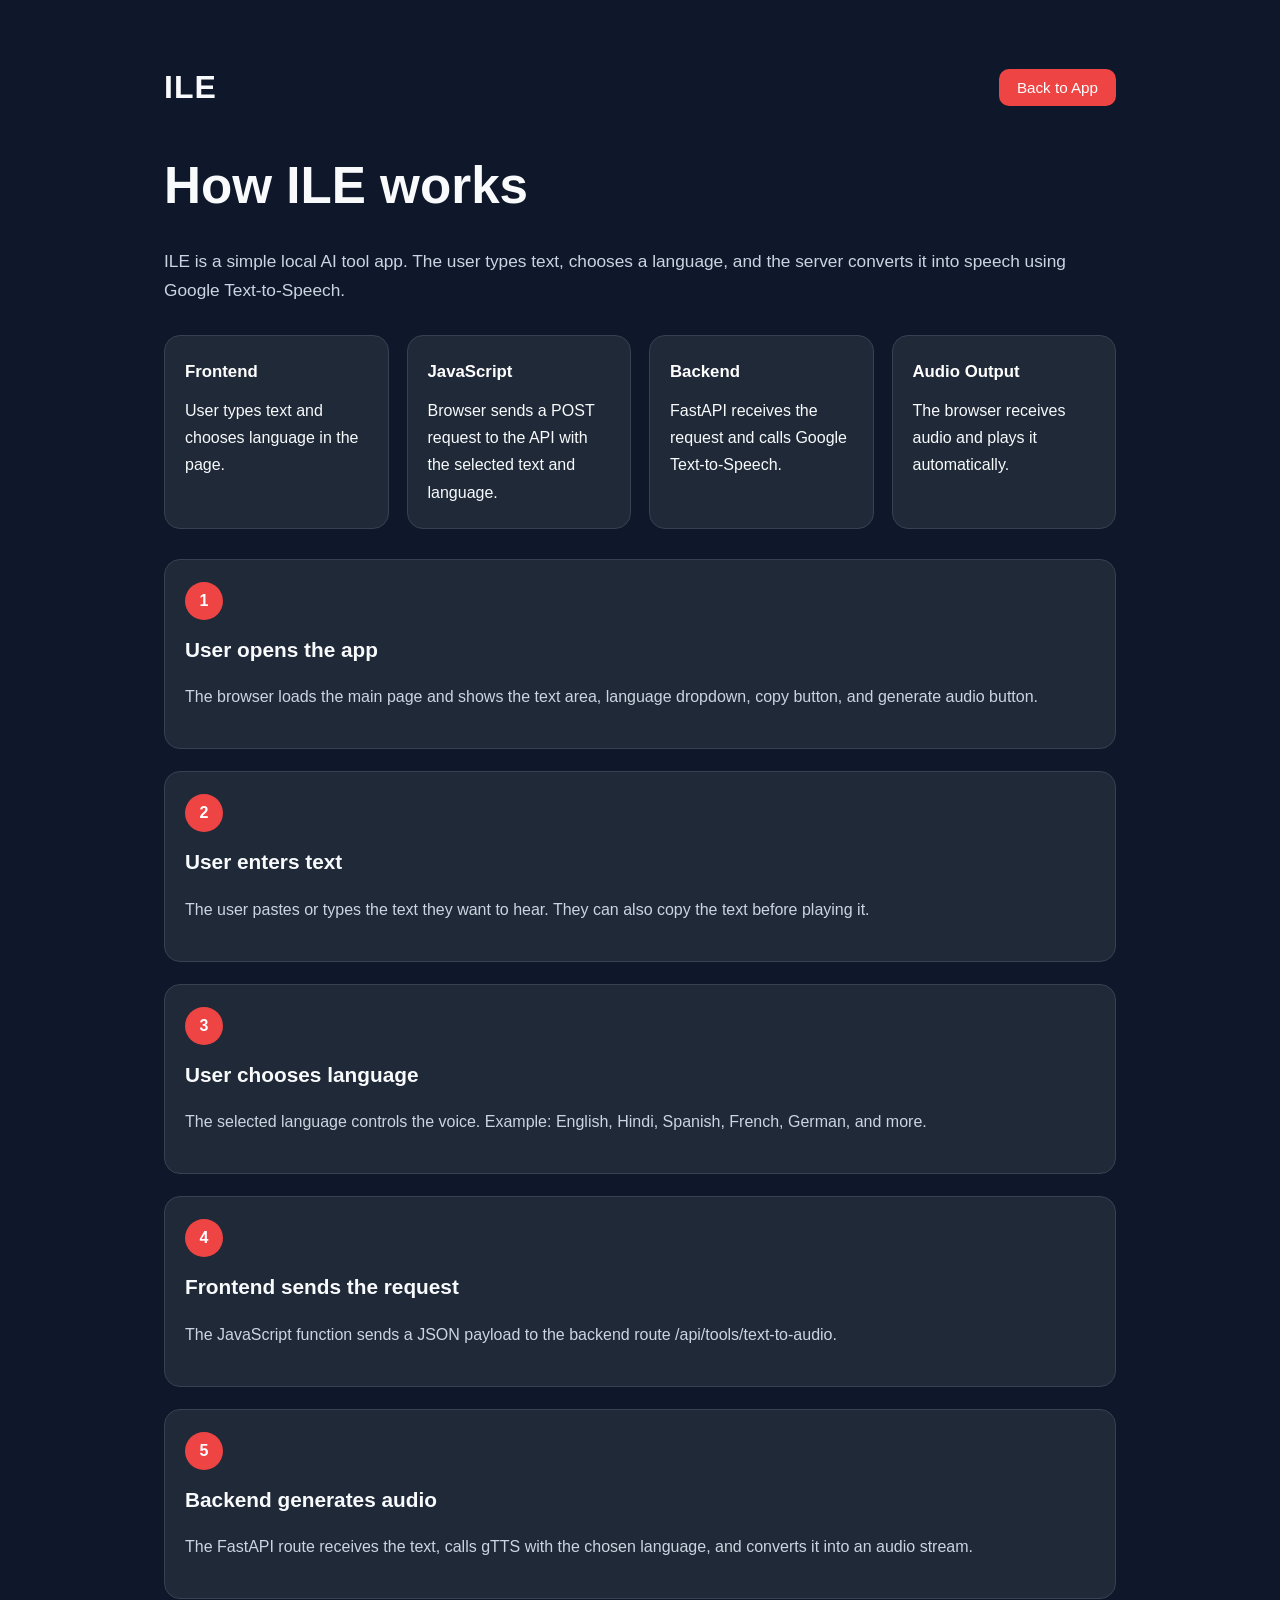
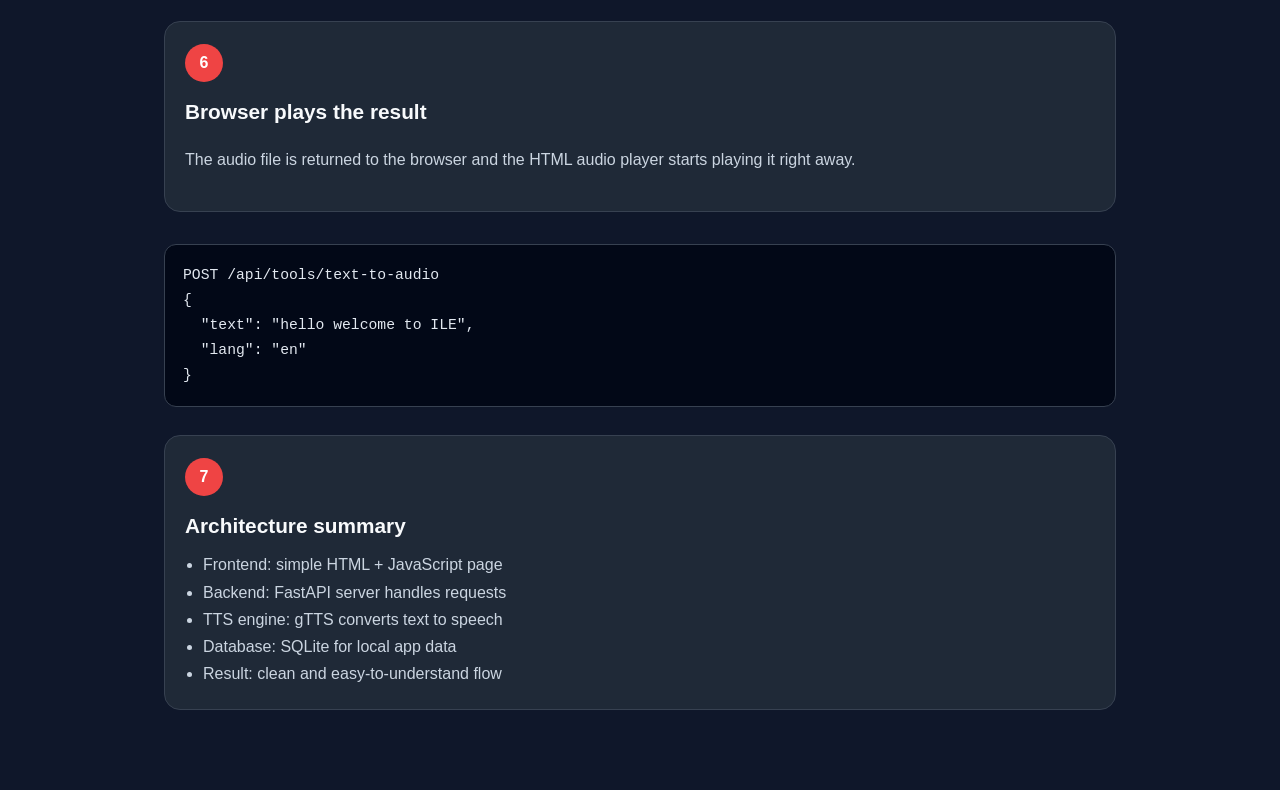
==== frontend/how-it-works.html @ e6150f68 "Clean project structure and simplify text-to-audio app" ====
<!DOCTYPE html>
<html lang="en">
<head>
  <meta charset="UTF-8" />
  <meta name="viewport" content="width=device-width, initial-scale=1.0" />
  <title>ILE - How It Works</title>
  <style>
    :root {
      --bg: #0f172a;
      --panel: #111827;
      --card: #1f2937;
      --text: #f8fafc;
      --muted: #cbd5e1;
      --accent: #ef4444;
      --line: #374151;
    }

    * { box-sizing: border-box; }

    body {
      margin: 0;
      font-family: Arial, sans-serif;
      background: var(--bg);
      color: var(--text);
      line-height: 1.7;
    }

    .container {
      max-width: 1000px;
      margin: 0 auto;
      padding: 60px 24px 80px;
    }

    .topbar {
      display: flex;
      justify-content: space-between;
      align-items: center;
      margin-bottom: 28px;
    }

    .brand {
      font-size: 2rem;
      font-weight: bold;
      letter-spacing: 1px;
    }

    .nav-btn {
      background: var(--accent);
      color: white;
      border: none;
      border-radius: 10px;
      padding: 10px 18px;
      cursor: pointer;
      font-size: 0.95rem;
    }

    h1 {
      font-size: clamp(2rem, 4vw, 3.5rem);
      margin: 0 0 16px;
    }

    .lead {
      color: var(--muted);
      font-size: 1.08rem;
      margin-bottom: 30px;
    }

    .steps {
      display: grid;
      gap: 22px;
      margin-top: 30px;
    }

    .flow-row {
      display: grid;
      grid-template-columns: repeat(auto-fit, minmax(200px, 1fr));
      gap: 18px;
      margin: 28px 0;
    }

    .flow-box {
      background: var(--card);
      border: 1px solid var(--line);
      border-radius: 16px;
      padding: 22px 20px;
      min-height: 170px;
    }

    .flow-box strong {
      display: block;
      margin-bottom: 10px;
      color: #fff;
      font-size: 1.05rem;
    }

    .step {
      background: var(--card);
      border: 1px solid var(--line);
      border-radius: 16px;
      padding: 22px 20px;
    }

    .step-number {
      display: inline-block;
      width: 38px;
      height: 38px;
      line-height: 38px;
      text-align: center;
      background: var(--accent);
      color: white;
      border-radius: 50%;
      font-weight: bold;
      margin-bottom: 12px;
    }

    h2 {
      margin: 0 0 8px;
      font-size: 1.3rem;
    }

    p, li {
      color: var(--muted);
    }

    ul {
      margin: 8px 0 0 18px;
      padding: 0;
    }

    .code-box {
      margin-top: 32px;
      background: #020817;
      border: 1px solid var(--line);
      border-radius: 12px;
      padding: 18px;
      overflow-x: auto;
    }

    pre {
      margin: 0;
      color: #e2e8f0;
      font-size: 0.92rem;
    }
  </style>
</head>
<body>
  <div class="container">
    <div class="topbar">
      <div class="brand">ILE</div>
      <button class="nav-btn" onclick="window.location.href='/'">Back to App</button>
    </div>

    <h1>How ILE works</h1>
    <p class="lead">
      ILE is a simple local AI tool app. The user types text, chooses a language, and the server converts it into speech using Google Text-to-Speech.
    </p>

    <div class="flow-row">
      <div class="flow-box">
        <strong>Frontend</strong>
        User types text and chooses language in the page.
      </div>
      <div class="flow-box">
        <strong>JavaScript</strong>
        Browser sends a POST request to the API with the selected text and language.
      </div>
      <div class="flow-box">
        <strong>Backend</strong>
        FastAPI receives the request and calls Google Text-to-Speech.
      </div>
      <div class="flow-box">
        <strong>Audio Output</strong>
        The browser receives audio and plays it automatically.
      </div>
    </div>

    <div class="steps">
      <div class="step">
        <div class="step-number">1</div>
        <h2>User opens the app</h2>
        <p>The browser loads the main page and shows the text area, language dropdown, copy button, and generate audio button.</p>
      </div>

      <div class="step">
        <div class="step-number">2</div>
        <h2>User enters text</h2>
        <p>The user pastes or types the text they want to hear. They can also copy the text before playing it.</p>
      </div>

      <div class="step">
        <div class="step-number">3</div>
        <h2>User chooses language</h2>
        <p>The selected language controls the voice. Example: English, Hindi, Spanish, French, German, and more.</p>
      </div>

      <div class="step">
        <div class="step-number">4</div>
        <h2>Frontend sends the request</h2>
        <p>The JavaScript function sends a JSON payload to the backend route /api/tools/text-to-audio.</p>
      </div>

      <div class="step">
        <div class="step-number">5</div>
        <h2>Backend generates audio</h2>
        <p>The FastAPI route receives the text, calls gTTS with the chosen language, and converts it into an audio stream.</p>
      </div>

      <div class="step">
        <div class="step-number">6</div>
        <h2>Browser plays the result</h2>
        <p>The audio file is returned to the browser and the HTML audio player starts playing it right away.</p>
      </div>
    </div>

    <div class="code-box">
      <pre>POST /api/tools/text-to-audio
{
  "text": "hello welcome to ILE",
  "lang": "en"
}</pre>
    </div>

    <div class="step" style="margin-top: 28px;">
      <div class="step-number">7</div>
      <h2>Architecture summary</h2>
      <ul>
        <li>Frontend: simple HTML + JavaScript page</li>
        <li>Backend: FastAPI server handles requests</li>
        <li>TTS engine: gTTS converts text to speech</li>
        <li>Database: SQLite for local app data</li>
        <li>Result: clean and easy-to-understand flow</li>
      </ul>
    </div>
  </div>
</body>
</html>
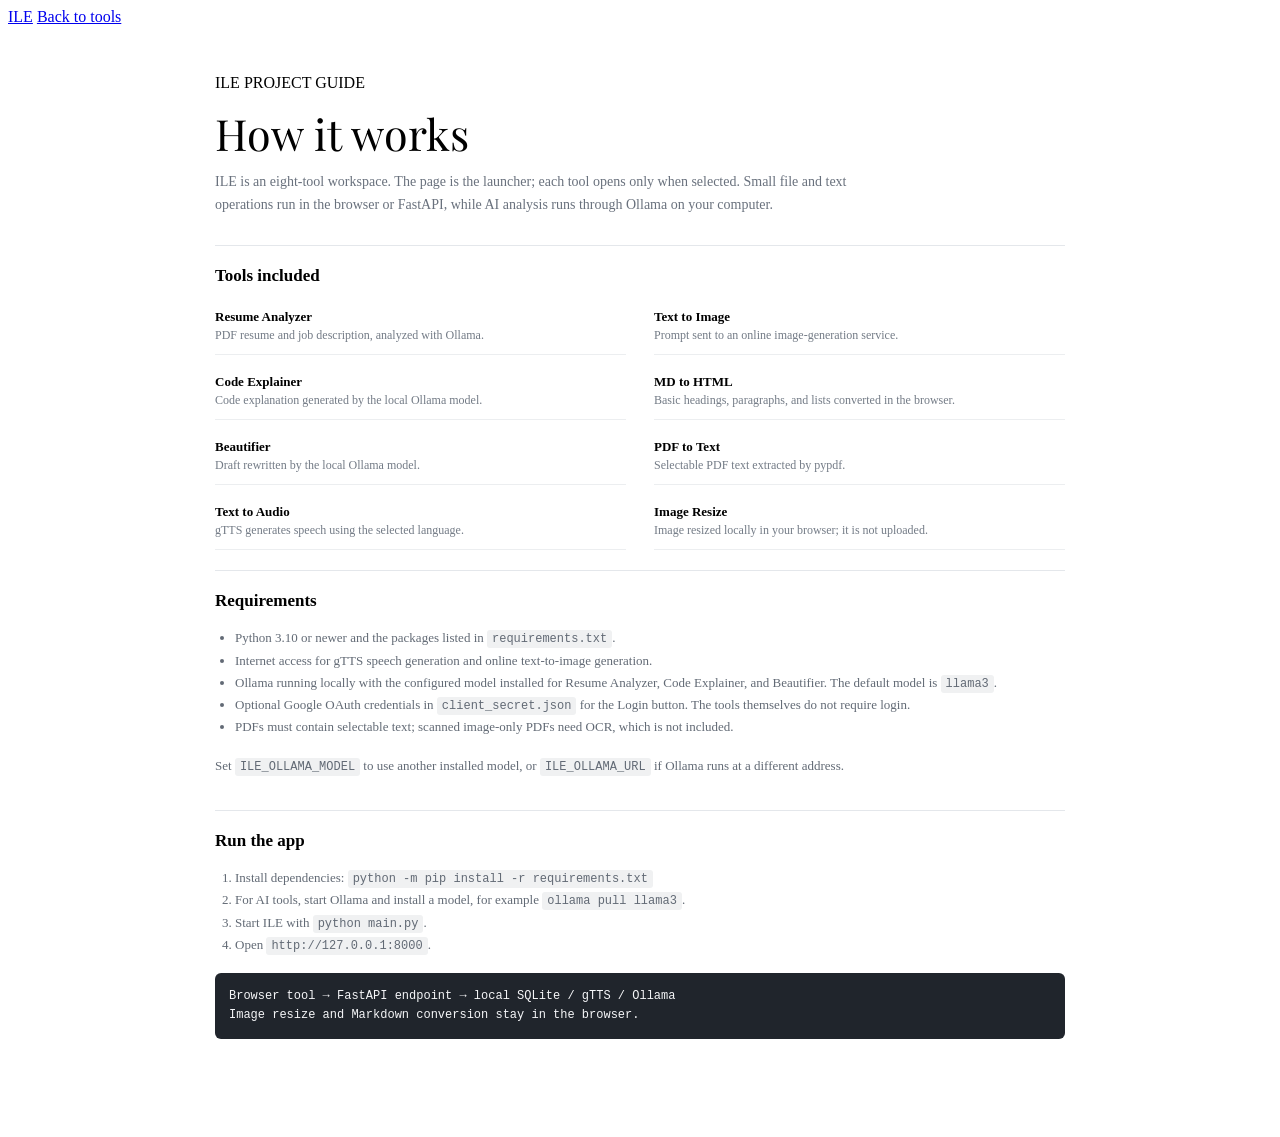
==== commit 3e63c667: "Restore multi-tool dashboard and enable features" ====
--- a/frontend/how-it-works.html
+++ b/frontend/how-it-works.html
@@ -3,234 +3,75 @@
 <head>
   <meta charset="UTF-8" />
   <meta name="viewport" content="width=device-width, initial-scale=1.0" />
-  <title>ILE - How It Works</title>
+  <title>ILE | How it works and requirements</title>
+  <link rel="preconnect" href="https://fonts.googleapis.com" />
+  <link rel="preconnect" href="https://fonts.gstatic.com" crossorigin />
+  <link href="https://fonts.googleapis.com/css2?family=DM+Sans:wght@400;500;600;700&family=Playfair+Display:wght@400;500&display=swap" rel="stylesheet" />
+  <link rel="stylesheet" href="/css/style.css" />
   <style>
-    :root {
-      --bg: #0f172a;
-      --panel: #111827;
-      --card: #1f2937;
-      --text: #f8fafc;
-      --muted: #cbd5e1;
-      --accent: #ef4444;
-      --line: #374151;
-    }
-
-    * { box-sizing: border-box; }
-
-    body {
-      margin: 0;
-      font-family: Arial, sans-serif;
-      background: var(--bg);
-      color: var(--text);
-      line-height: 1.7;
-    }
-
-    .container {
-      max-width: 1000px;
-      margin: 0 auto;
-      padding: 60px 24px 80px;
-    }
-
-    .topbar {
-      display: flex;
-      justify-content: space-between;
-      align-items: center;
-      margin-bottom: 28px;
-    }
-
-    .brand {
-      font-size: 2rem;
-      font-weight: bold;
-      letter-spacing: 1px;
-    }
-
-    .nav-btn {
-      background: var(--accent);
-      color: white;
-      border: none;
-      border-radius: 10px;
-      padding: 10px 18px;
-      cursor: pointer;
-      font-size: 0.95rem;
-    }
-
-    h1 {
-      font-size: clamp(2rem, 4vw, 3.5rem);
-      margin: 0 0 16px;
-    }
-
-    .lead {
-      color: var(--muted);
-      font-size: 1.08rem;
-      margin-bottom: 30px;
-    }
-
-    .steps {
-      display: grid;
-      gap: 22px;
-      margin-top: 30px;
-    }
-
-    .flow-row {
-      display: grid;
-      grid-template-columns: repeat(auto-fit, minmax(200px, 1fr));
-      gap: 18px;
-      margin: 28px 0;
-    }
-
-    .flow-box {
-      background: var(--card);
-      border: 1px solid var(--line);
-      border-radius: 16px;
-      padding: 22px 20px;
-      min-height: 170px;
-    }
-
-    .flow-box strong {
-      display: block;
-      margin-bottom: 10px;
-      color: #fff;
-      font-size: 1.05rem;
-    }
-
-    .step {
-      background: var(--card);
-      border: 1px solid var(--line);
-      border-radius: 16px;
-      padding: 22px 20px;
-    }
-
-    .step-number {
-      display: inline-block;
-      width: 38px;
-      height: 38px;
-      line-height: 38px;
-      text-align: center;
-      background: var(--accent);
-      color: white;
-      border-radius: 50%;
-      font-weight: bold;
-      margin-bottom: 12px;
-    }
-
-    h2 {
-      margin: 0 0 8px;
-      font-size: 1.3rem;
-    }
-
-    p, li {
-      color: var(--muted);
-    }
-
-    ul {
-      margin: 8px 0 0 18px;
-      padding: 0;
-    }
-
-    .code-box {
-      margin-top: 32px;
-      background: #020817;
-      border: 1px solid var(--line);
-      border-radius: 12px;
-      padding: 18px;
-      overflow-x: auto;
-    }
-
-    pre {
-      margin: 0;
-      color: #e2e8f0;
-      font-size: 0.92rem;
-    }
+    .guide { width: min(100% - 36px, 850px); margin: 0 auto; padding: 32px 0 60px; }
+    .guide h1 { margin: 0 0 10px; font: 400 clamp(30px, 5vw, 43px)/1.2 'Playfair Display', Georgia, serif; }
+    .guide-intro { max-width: 650px; margin: 0 0 28px; color: #69717d; font-size: 14px; line-height: 1.7; }
+    .guide-section { padding: 20px 0; border-top: 1px solid #e4e7eb; }
+    .guide-section h2 { margin: 0 0 12px; font-size: 17px; }
+    .guide-section p, .guide-section li { color: #626a75; font-size: 13px; line-height: 1.7; }
+    .guide-section ul, .guide-section ol { padding-left: 20px; }
+    .requirements { display: grid; grid-template-columns: repeat(2, minmax(0, 1fr)); gap: 8px 28px; }
+    .requirement { padding: 11px 0; border-bottom: 1px solid #eceef0; }
+    .requirement strong { display: block; font-size: 13px; }
+    .requirement span { color: #737b86; font-size: 12px; }
+    .guide code { padding: 2px 5px; border-radius: 3px; background: #f0f1f2; font-size: 12px; }
+    .guide pre { overflow-x: auto; padding: 14px; border-radius: 6px; background: #20252c; color: #f5f6f8; font-size: 12px; line-height: 1.6; }
+    @media (max-width: 560px) { .requirements { grid-template-columns: 1fr; } }
   </style>
 </head>
 <body>
-  <div class="container">
-    <div class="topbar">
-      <div class="brand">ILE</div>
-      <button class="nav-btn" onclick="window.location.href='/'">Back to App</button>
-    </div>
+  <header class="site-header">
+    <a class="brand" href="/">ILE</a>
+    <a class="login-link" href="/">Back to tools</a>
+  </header>
+  <main class="guide">
+    <p class="eyebrow">ILE PROJECT GUIDE</p>
+    <h1>How it works</h1>
+    <p class="guide-intro">ILE is an eight-tool workspace. The page is the launcher; each tool opens only when selected. Small file and text operations run in the browser or FastAPI, while AI analysis runs through Ollama on your computer.</p>
 
-    <h1>How ILE works</h1>
-    <p class="lead">
-      ILE is a simple local AI tool app. The user types text, chooses a language, and the server converts it into speech using Google Text-to-Speech.
-    </p>
+    <section class="guide-section">
+      <h2>Tools included</h2>
+      <div class="requirements">
+        <div class="requirement"><strong>Resume Analyzer</strong><span>PDF resume and job description, analyzed with Ollama.</span></div>
+        <div class="requirement"><strong>Text to Image</strong><span>Prompt sent to an online image-generation service.</span></div>
+        <div class="requirement"><strong>Code Explainer</strong><span>Code explanation generated by the local Ollama model.</span></div>
+        <div class="requirement"><strong>MD to HTML</strong><span>Basic headings, paragraphs, and lists converted in the browser.</span></div>
+        <div class="requirement"><strong>Beautifier</strong><span>Draft rewritten by the local Ollama model.</span></div>
+        <div class="requirement"><strong>PDF to Text</strong><span>Selectable PDF text extracted by pypdf.</span></div>
+        <div class="requirement"><strong>Text to Audio</strong><span>gTTS generates speech using the selected language.</span></div>
+        <div class="requirement"><strong>Image Resize</strong><span>Image resized locally in your browser; it is not uploaded.</span></div>
+      </div>
+    </section>
 
-    <div class="flow-row">
-      <div class="flow-box">
-        <strong>Frontend</strong>
-        User types text and chooses language in the page.
-      </div>
-      <div class="flow-box">
-        <strong>JavaScript</strong>
-        Browser sends a POST request to the API with the selected text and language.
-      </div>
-      <div class="flow-box">
-        <strong>Backend</strong>
-        FastAPI receives the request and calls Google Text-to-Speech.
-      </div>
-      <div class="flow-box">
-        <strong>Audio Output</strong>
-        The browser receives audio and plays it automatically.
-      </div>
-    </div>
+    <section class="guide-section">
+      <h2>Requirements</h2>
+      <ul>
+        <li>Python 3.10 or newer and the packages listed in <code>requirements.txt</code>.</li>
+        <li>Internet access for gTTS speech generation and online text-to-image generation.</li>
+        <li>Ollama running locally with the configured model installed for Resume Analyzer, Code Explainer, and Beautifier. The default model is <code>llama3</code>.</li>
+        <li>Optional Google OAuth credentials in <code>client_secret.json</code> for the Login button. The tools themselves do not require login.</li>
+        <li>PDFs must contain selectable text; scanned image-only PDFs need OCR, which is not included.</li>
+      </ul>
+      <p>Set <code>ILE_OLLAMA_MODEL</code> to use another installed model, or <code>ILE_OLLAMA_URL</code> if Ollama runs at a different address.</p>
+    </section>
 
-    <div class="steps">
-      <div class="step">
-        <div class="step-number">1</div>
-        <h2>User opens the app</h2>
-        <p>The browser loads the main page and shows the text area, language dropdown, copy button, and generate audio button.</p>
-      </div>
-
-      <div class="step">
-        <div class="step-number">2</div>
-        <h2>User enters text</h2>
-        <p>The user pastes or types the text they want to hear. They can also copy the text before playing it.</p>
-      </div>
-
-      <div class="step">
-        <div class="step-number">3</div>
-        <h2>User chooses language</h2>
-        <p>The selected language controls the voice. Example: English, Hindi, Spanish, French, German, and more.</p>
-      </div>
-
-      <div class="step">
-        <div class="step-number">4</div>
-        <h2>Frontend sends the request</h2>
-        <p>The JavaScript function sends a JSON payload to the backend route /api/tools/text-to-audio.</p>
-      </div>
-
-      <div class="step">
-        <div class="step-number">5</div>
-        <h2>Backend generates audio</h2>
-        <p>The FastAPI route receives the text, calls gTTS with the chosen language, and converts it into an audio stream.</p>
-      </div>
-
-      <div class="step">
-        <div class="step-number">6</div>
-        <h2>Browser plays the result</h2>
-        <p>The audio file is returned to the browser and the HTML audio player starts playing it right away.</p>
-      </div>
-    </div>
-
-    <div class="code-box">
-      <pre>POST /api/tools/text-to-audio
-{
-  "text": "hello welcome to ILE",
-  "lang": "en"
-}</pre>
-    </div>
-
-    <div class="step" style="margin-top: 28px;">
-      <div class="step-number">7</div>
-      <h2>Architecture summary</h2>
-      <ul>
-        <li>Frontend: simple HTML + JavaScript page</li>
-        <li>Backend: FastAPI server handles requests</li>
-        <li>TTS engine: gTTS converts text to speech</li>
-        <li>Database: SQLite for local app data</li>
-        <li>Result: clean and easy-to-understand flow</li>
-      </ul>
-    </div>
-  </div>
+    <section class="guide-section">
+      <h2>Run the app</h2>
+      <ol>
+        <li>Install dependencies: <code>python -m pip install -r requirements.txt</code></li>
+        <li>For AI tools, start Ollama and install a model, for example <code>ollama pull llama3</code>.</li>
+        <li>Start ILE with <code>python main.py</code>.</li>
+        <li>Open <code>http://127.0.0.1:8000</code>.</li>
+      </ol>
+      <pre>Browser tool → FastAPI endpoint → local SQLite / gTTS / Ollama
+Image resize and Markdown conversion stay in the browser.</pre>
+    </section>
+  </main>
 </body>
 </html>
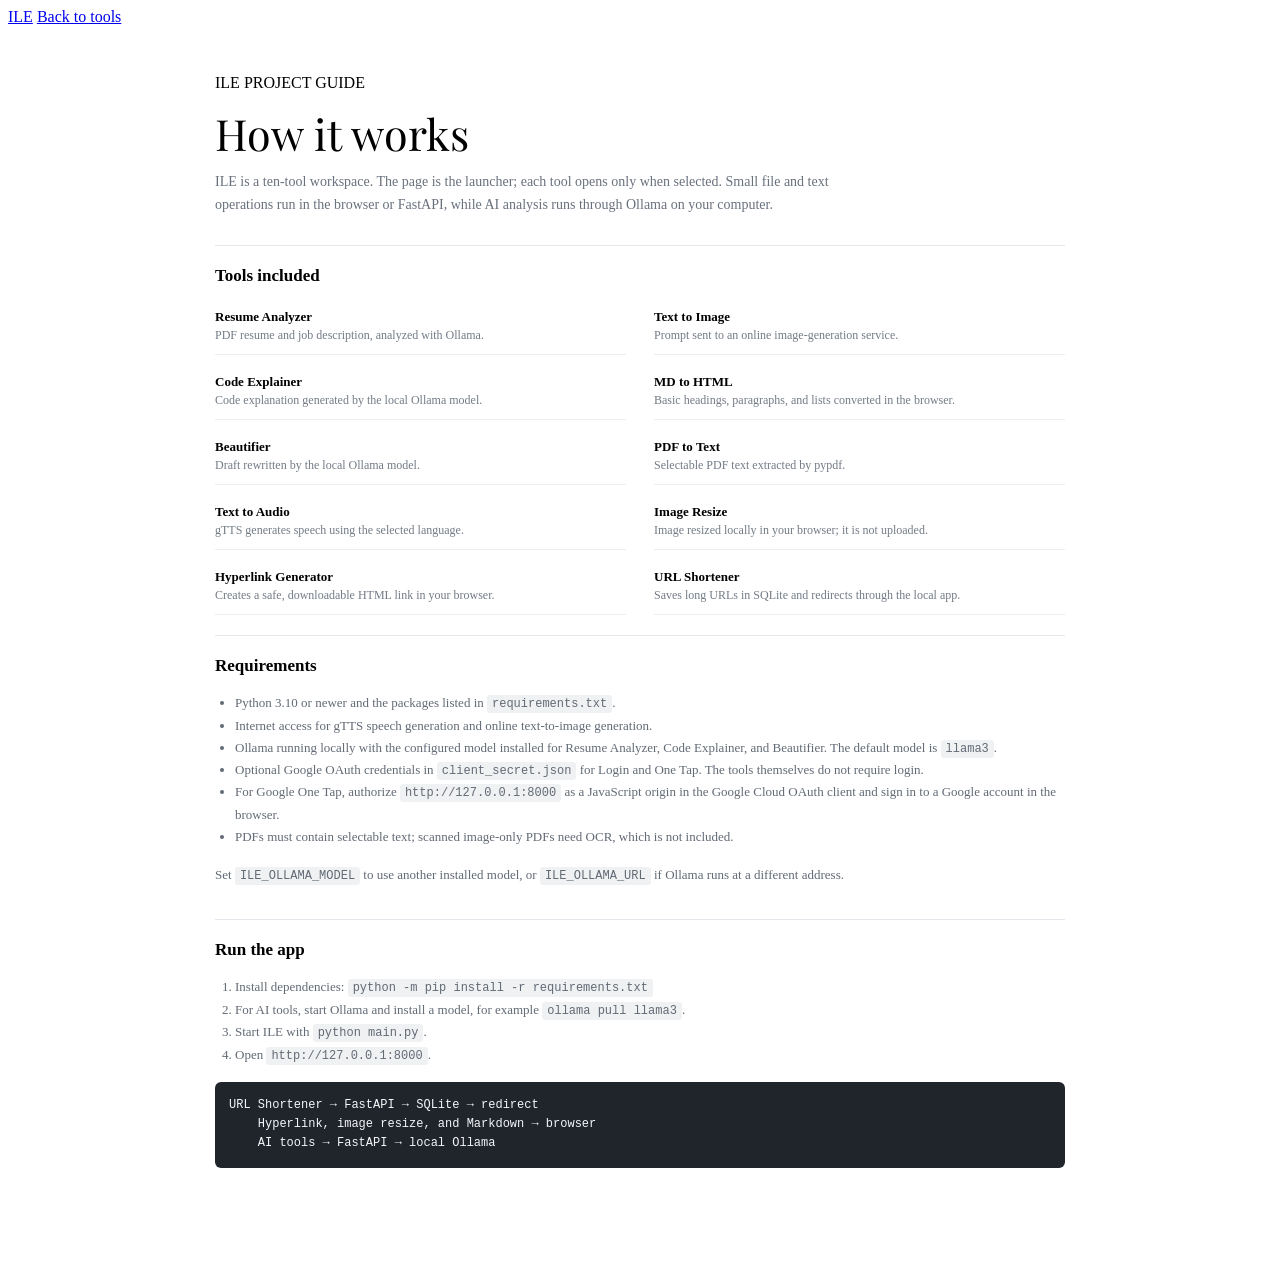
==== commit 3379d5f6: "Add hyperlink and URL shortener tools" ====
--- a/frontend/how-it-works.html
+++ b/frontend/how-it-works.html
@@ -33,7 +33,7 @@
   <main class="guide">
     <p class="eyebrow">ILE PROJECT GUIDE</p>
     <h1>How it works</h1>
-    <p class="guide-intro">ILE is an eight-tool workspace. The page is the launcher; each tool opens only when selected. Small file and text operations run in the browser or FastAPI, while AI analysis runs through Ollama on your computer.</p>
+    <p class="guide-intro">ILE is a ten-tool workspace. The page is the launcher; each tool opens only when selected. Small file and text operations run in the browser or FastAPI, while AI analysis runs through Ollama on your computer.</p>
 
     <section class="guide-section">
       <h2>Tools included</h2>
@@ -46,6 +46,8 @@
         <div class="requirement"><strong>PDF to Text</strong><span>Selectable PDF text extracted by pypdf.</span></div>
         <div class="requirement"><strong>Text to Audio</strong><span>gTTS generates speech using the selected language.</span></div>
         <div class="requirement"><strong>Image Resize</strong><span>Image resized locally in your browser; it is not uploaded.</span></div>
+        <div class="requirement"><strong>Hyperlink Generator</strong><span>Creates a safe, downloadable HTML link in your browser.</span></div>
+        <div class="requirement"><strong>URL Shortener</strong><span>Saves long URLs in SQLite and redirects through the local app.</span></div>
       </div>
     </section>
 
@@ -55,7 +57,8 @@
         <li>Python 3.10 or newer and the packages listed in <code>requirements.txt</code>.</li>
         <li>Internet access for gTTS speech generation and online text-to-image generation.</li>
         <li>Ollama running locally with the configured model installed for Resume Analyzer, Code Explainer, and Beautifier. The default model is <code>llama3</code>.</li>
-        <li>Optional Google OAuth credentials in <code>client_secret.json</code> for the Login button. The tools themselves do not require login.</li>
+        <li>Optional Google OAuth credentials in <code>client_secret.json</code> for Login and One Tap. The tools themselves do not require login.</li>
+        <li>For Google One Tap, authorize <code>http://127.0.0.1:8000</code> as a JavaScript origin in the Google Cloud OAuth client and sign in to a Google account in the browser.</li>
         <li>PDFs must contain selectable text; scanned image-only PDFs need OCR, which is not included.</li>
       </ul>
       <p>Set <code>ILE_OLLAMA_MODEL</code> to use another installed model, or <code>ILE_OLLAMA_URL</code> if Ollama runs at a different address.</p>
@@ -69,8 +72,9 @@
         <li>Start ILE with <code>python main.py</code>.</li>
         <li>Open <code>http://127.0.0.1:8000</code>.</li>
       </ol>
-      <pre>Browser tool → FastAPI endpoint → local SQLite / gTTS / Ollama
-Image resize and Markdown conversion stay in the browser.</pre>
+      <pre>URL Shortener → FastAPI → SQLite → redirect
+    Hyperlink, image resize, and Markdown → browser
+    AI tools → FastAPI → local Ollama</pre>
     </section>
   </main>
 </body>
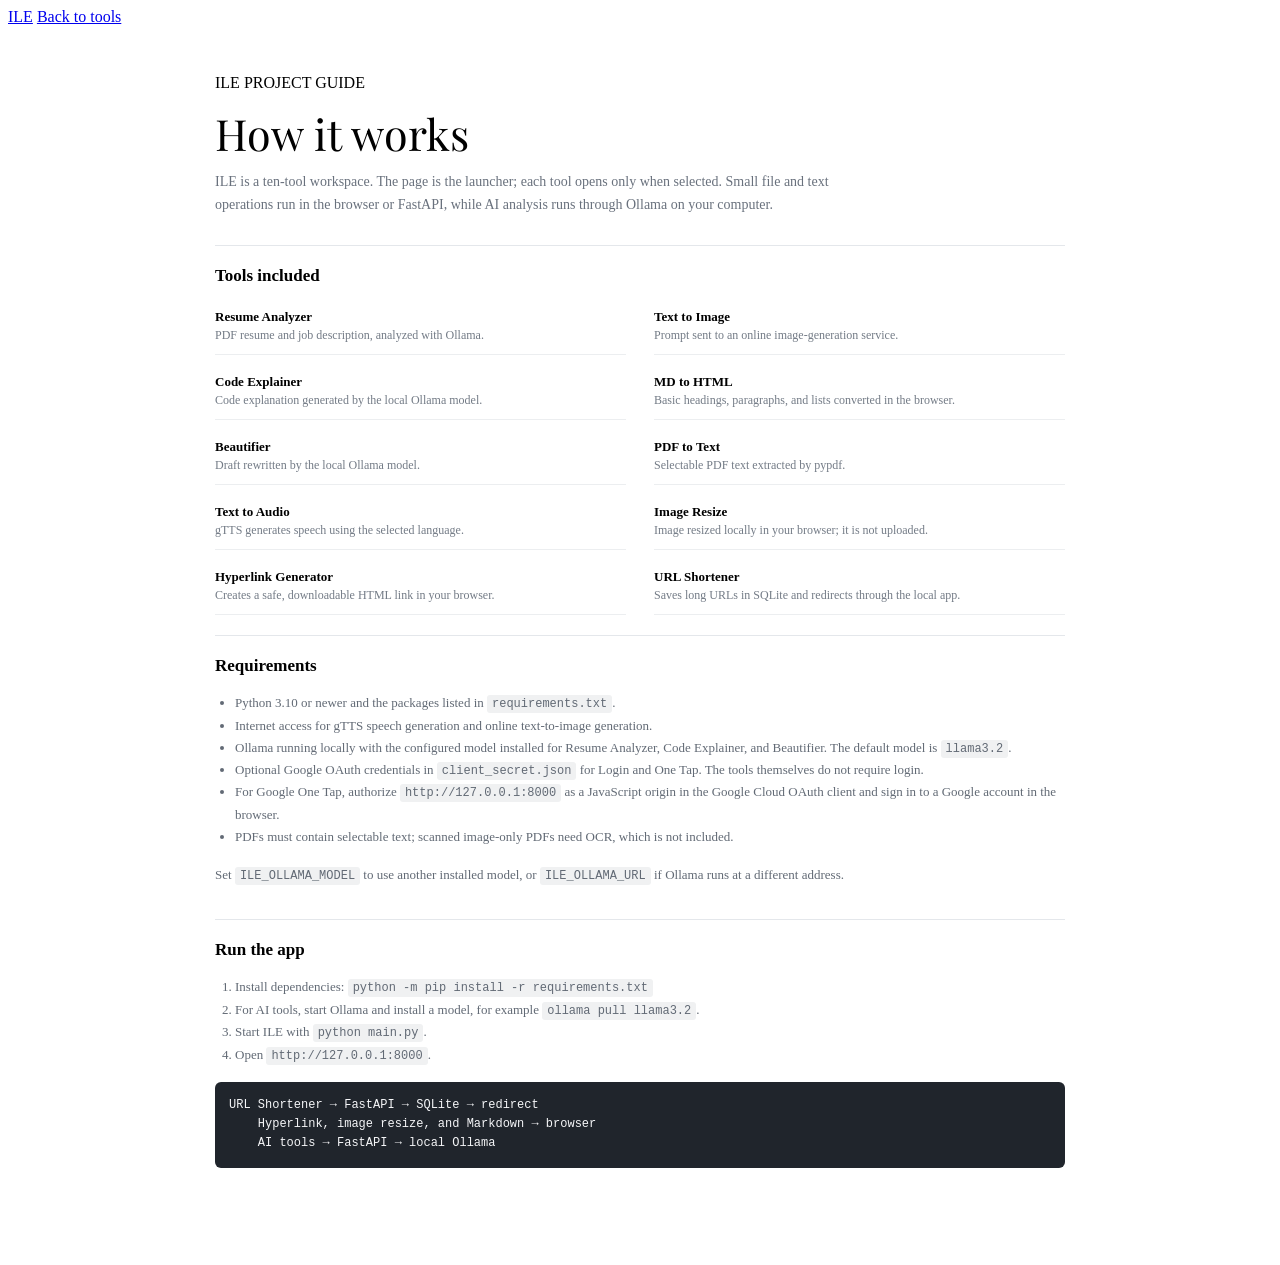
==== commit e21e6a5d: "Refactor to clean FastAPI modular structure" ====
--- a/frontend/how-it-works.html
+++ b/frontend/how-it-works.html
@@ -56,7 +56,7 @@
       <ul>
         <li>Python 3.10 or newer and the packages listed in <code>requirements.txt</code>.</li>
         <li>Internet access for gTTS speech generation and online text-to-image generation.</li>
-        <li>Ollama running locally with the configured model installed for Resume Analyzer, Code Explainer, and Beautifier. The default model is <code>llama3</code>.</li>
+        <li>Ollama running locally with the configured model installed for Resume Analyzer, Code Explainer, and Beautifier. The default model is <code>llama3.2</code>.</li>
         <li>Optional Google OAuth credentials in <code>client_secret.json</code> for Login and One Tap. The tools themselves do not require login.</li>
         <li>For Google One Tap, authorize <code>http://127.0.0.1:8000</code> as a JavaScript origin in the Google Cloud OAuth client and sign in to a Google account in the browser.</li>
         <li>PDFs must contain selectable text; scanned image-only PDFs need OCR, which is not included.</li>
@@ -68,7 +68,7 @@
       <h2>Run the app</h2>
       <ol>
         <li>Install dependencies: <code>python -m pip install -r requirements.txt</code></li>
-        <li>For AI tools, start Ollama and install a model, for example <code>ollama pull llama3</code>.</li>
+        <li>For AI tools, start Ollama and install a model, for example <code>ollama pull llama3.2</code>.</li>
         <li>Start ILE with <code>python main.py</code>.</li>
         <li>Open <code>http://127.0.0.1:8000</code>.</li>
       </ol>
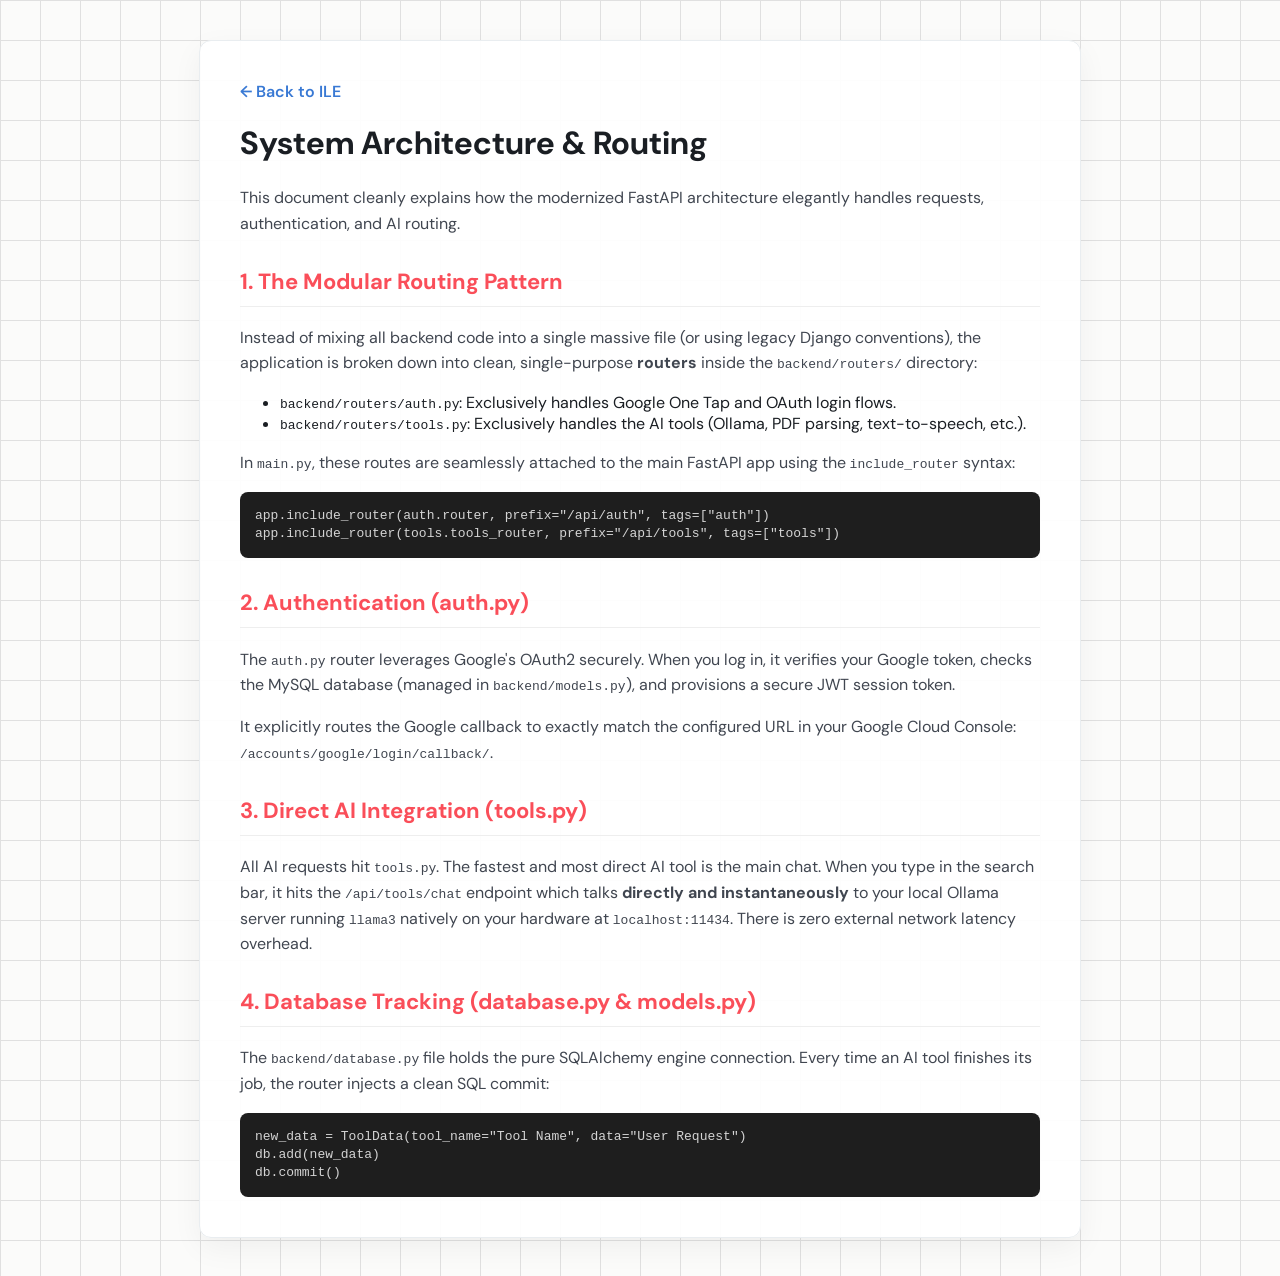
==== commit b849ea8b: "Enhance UI visibility and add how-it-works page" ====
--- a/frontend/how-it-works.html
+++ b/frontend/how-it-works.html
@@ -1,81 +1,85 @@
 <!DOCTYPE html>
 <html lang="en">
 <head>
-  <meta charset="UTF-8" />
-  <meta name="viewport" content="width=device-width, initial-scale=1.0" />
-  <title>ILE | How it works and requirements</title>
-  <link rel="preconnect" href="https://fonts.googleapis.com" />
-  <link rel="preconnect" href="https://fonts.gstatic.com" crossorigin />
-  <link href="https://fonts.googleapis.com/css2?family=DM+Sans:wght@400;500;600;700&family=Playfair+Display:wght@400;500&display=swap" rel="stylesheet" />
-  <link rel="stylesheet" href="/css/style.css" />
-  <style>
-    .guide { width: min(100% - 36px, 850px); margin: 0 auto; padding: 32px 0 60px; }
-    .guide h1 { margin: 0 0 10px; font: 400 clamp(30px, 5vw, 43px)/1.2 'Playfair Display', Georgia, serif; }
-    .guide-intro { max-width: 650px; margin: 0 0 28px; color: #69717d; font-size: 14px; line-height: 1.7; }
-    .guide-section { padding: 20px 0; border-top: 1px solid #e4e7eb; }
-    .guide-section h2 { margin: 0 0 12px; font-size: 17px; }
-    .guide-section p, .guide-section li { color: #626a75; font-size: 13px; line-height: 1.7; }
-    .guide-section ul, .guide-section ol { padding-left: 20px; }
-    .requirements { display: grid; grid-template-columns: repeat(2, minmax(0, 1fr)); gap: 8px 28px; }
-    .requirement { padding: 11px 0; border-bottom: 1px solid #eceef0; }
-    .requirement strong { display: block; font-size: 13px; }
-    .requirement span { color: #737b86; font-size: 12px; }
-    .guide code { padding: 2px 5px; border-radius: 3px; background: #f0f1f2; font-size: 12px; }
-    .guide pre { overflow-x: auto; padding: 14px; border-radius: 6px; background: #20252c; color: #f5f6f8; font-size: 12px; line-height: 1.6; }
-    @media (max-width: 560px) { .requirements { grid-template-columns: 1fr; } }
-  </style>
+    <meta charset="UTF-8">
+    <meta name="viewport" content="width=device-width, initial-scale=1.0">
+    <title>How it works - ILE</title>
+    <link href="https://fonts.googleapis.com/css2?family=DM+Sans:wght@400;500;700&display=swap" rel="stylesheet">
+    <style>
+        body {
+            font-family: 'DM Sans', sans-serif;
+            background-color: #fbfbfa;
+            background-image: linear-gradient(#e0e0e0 1px, transparent 1px), linear-gradient(90deg, #e0e0e0 1px, transparent 1px);
+            background-size: 40px 40px;
+            color: #1a1e23;
+            margin: 0;
+            padding: 40px 20px;
+        }
+        .container {
+            max-width: 800px;
+            margin: 0 auto;
+            background: rgba(255, 255, 255, 0.95);
+            padding: 40px;
+            border-radius: 12px;
+            box-shadow: 0 10px 30px rgba(0,0,0,0.05);
+            border: 1px solid #e9edf0;
+        }
+        h1 { font-size: 32px; font-weight: 700; margin-top: 0; }
+        h2 { font-size: 22px; color: #fa4e59; margin-top: 30px; border-bottom: 1px solid #eee; padding-bottom: 10px; }
+        p { line-height: 1.6; color: #404650; }
+        .code-block {
+            background: #1e1e1e;
+            color: #d4d4d4;
+            padding: 15px;
+            border-radius: 8px;
+            font-family: monospace;
+            overflow-x: auto;
+            line-height: 1.4;
+        }
+        .back-link {
+            display: inline-block;
+            margin-bottom: 20px;
+            color: #3979d4;
+            text-decoration: none;
+            font-weight: 600;
+        }
+        .back-link:hover { text-decoration: underline; }
+    </style>
 </head>
 <body>
-  <header class="site-header">
-    <a class="brand" href="/">ILE</a>
-    <a class="login-link" href="/">Back to tools</a>
-  </header>
-  <main class="guide">
-    <p class="eyebrow">ILE PROJECT GUIDE</p>
-    <h1>How it works</h1>
-    <p class="guide-intro">ILE is a ten-tool workspace. The page is the launcher; each tool opens only when selected. Small file and text operations run in the browser or FastAPI, while AI analysis runs through Ollama on your computer.</p>
 
-    <section class="guide-section">
-      <h2>Tools included</h2>
-      <div class="requirements">
-        <div class="requirement"><strong>Resume Analyzer</strong><span>PDF resume and job description, analyzed with Ollama.</span></div>
-        <div class="requirement"><strong>Text to Image</strong><span>Prompt sent to an online image-generation service.</span></div>
-        <div class="requirement"><strong>Code Explainer</strong><span>Code explanation generated by the local Ollama model.</span></div>
-        <div class="requirement"><strong>MD to HTML</strong><span>Basic headings, paragraphs, and lists converted in the browser.</span></div>
-        <div class="requirement"><strong>Beautifier</strong><span>Draft rewritten by the local Ollama model.</span></div>
-        <div class="requirement"><strong>PDF to Text</strong><span>Selectable PDF text extracted by pypdf.</span></div>
-        <div class="requirement"><strong>Text to Audio</strong><span>gTTS generates speech using the selected language.</span></div>
-        <div class="requirement"><strong>Image Resize</strong><span>Image resized locally in your browser; it is not uploaded.</span></div>
-        <div class="requirement"><strong>Hyperlink Generator</strong><span>Creates a safe, downloadable HTML link in your browser.</span></div>
-        <div class="requirement"><strong>URL Shortener</strong><span>Saves long URLs in SQLite and redirects through the local app.</span></div>
-      </div>
-    </section>
+<div class="container">
+    <a href="/" class="back-link">&larr; Back to ILE</a>
+    <h1>System Architecture & Routing</h1>
+    <p>This document cleanly explains how the modernized FastAPI architecture elegantly handles requests, authentication, and AI routing.</p>
 
-    <section class="guide-section">
-      <h2>Requirements</h2>
-      <ul>
-        <li>Python 3.10 or newer and the packages listed in <code>requirements.txt</code>.</li>
-        <li>Internet access for gTTS speech generation and online text-to-image generation.</li>
-        <li>Ollama running locally with the configured model installed for Resume Analyzer, Code Explainer, and Beautifier. The default model is <code>llama3.2</code>.</li>
-        <li>Optional Google OAuth credentials in <code>client_secret.json</code> for Login and One Tap. The tools themselves do not require login.</li>
-        <li>For Google One Tap, authorize <code>http://127.0.0.1:8000</code> as a JavaScript origin in the Google Cloud OAuth client and sign in to a Google account in the browser.</li>
-        <li>PDFs must contain selectable text; scanned image-only PDFs need OCR, which is not included.</li>
-      </ul>
-      <p>Set <code>ILE_OLLAMA_MODEL</code> to use another installed model, or <code>ILE_OLLAMA_URL</code> if Ollama runs at a different address.</p>
-    </section>
+    <h2>1. The Modular Routing Pattern</h2>
+    <p>Instead of mixing all backend code into a single massive file (or using legacy Django conventions), the application is broken down into clean, single-purpose <b>routers</b> inside the <code>backend/routers/</code> directory:</p>
+    <ul>
+        <li><code>backend/routers/auth.py</code>: Exclusively handles Google One Tap and OAuth login flows.</li>
+        <li><code>backend/routers/tools.py</code>: Exclusively handles the AI tools (Ollama, PDF parsing, text-to-speech, etc.).</li>
+    </ul>
+    <p>In <code>main.py</code>, these routes are seamlessly attached to the main FastAPI app using the <code>include_router</code> syntax:</p>
+    <div class="code-block">
+app.include_router(auth.router, prefix="/api/auth", tags=["auth"])<br>
+app.include_router(tools.tools_router, prefix="/api/tools", tags=["tools"])
+    </div>
 
-    <section class="guide-section">
-      <h2>Run the app</h2>
-      <ol>
-        <li>Install dependencies: <code>python -m pip install -r requirements.txt</code></li>
-        <li>For AI tools, start Ollama and install a model, for example <code>ollama pull llama3.2</code>.</li>
-        <li>Start ILE with <code>python main.py</code>.</li>
-        <li>Open <code>http://127.0.0.1:8000</code>.</li>
-      </ol>
-      <pre>URL Shortener → FastAPI → SQLite → redirect
-    Hyperlink, image resize, and Markdown → browser
-    AI tools → FastAPI → local Ollama</pre>
-    </section>
-  </main>
+    <h2>2. Authentication (auth.py)</h2>
+    <p>The <code>auth.py</code> router leverages Google's OAuth2 securely. When you log in, it verifies your Google token, checks the MySQL database (managed in <code>backend/models.py</code>), and provisions a secure JWT session token.</p>
+    <p>It explicitly routes the Google callback to exactly match the configured URL in your Google Cloud Console: <code>/accounts/google/login/callback/</code>.</p>
+
+    <h2>3. Direct AI Integration (tools.py)</h2>
+    <p>All AI requests hit <code>tools.py</code>. The fastest and most direct AI tool is the main chat. When you type in the search bar, it hits the <code>/api/tools/chat</code> endpoint which talks <b>directly and instantaneously</b> to your local Ollama server running <code>llama3</code> natively on your hardware at <code>localhost:11434</code>. There is zero external network latency overhead.</p>
+
+    <h2>4. Database Tracking (database.py & models.py)</h2>
+    <p>The <code>backend/database.py</code> file holds the pure SQLAlchemy engine connection. Every time an AI tool finishes its job, the router injects a clean SQL commit:</p>
+    <div class="code-block">
+new_data = ToolData(tool_name="Tool Name", data="User Request")<br>
+db.add(new_data)<br>
+db.commit()
+    </div>
+</div>
+
 </body>
 </html>
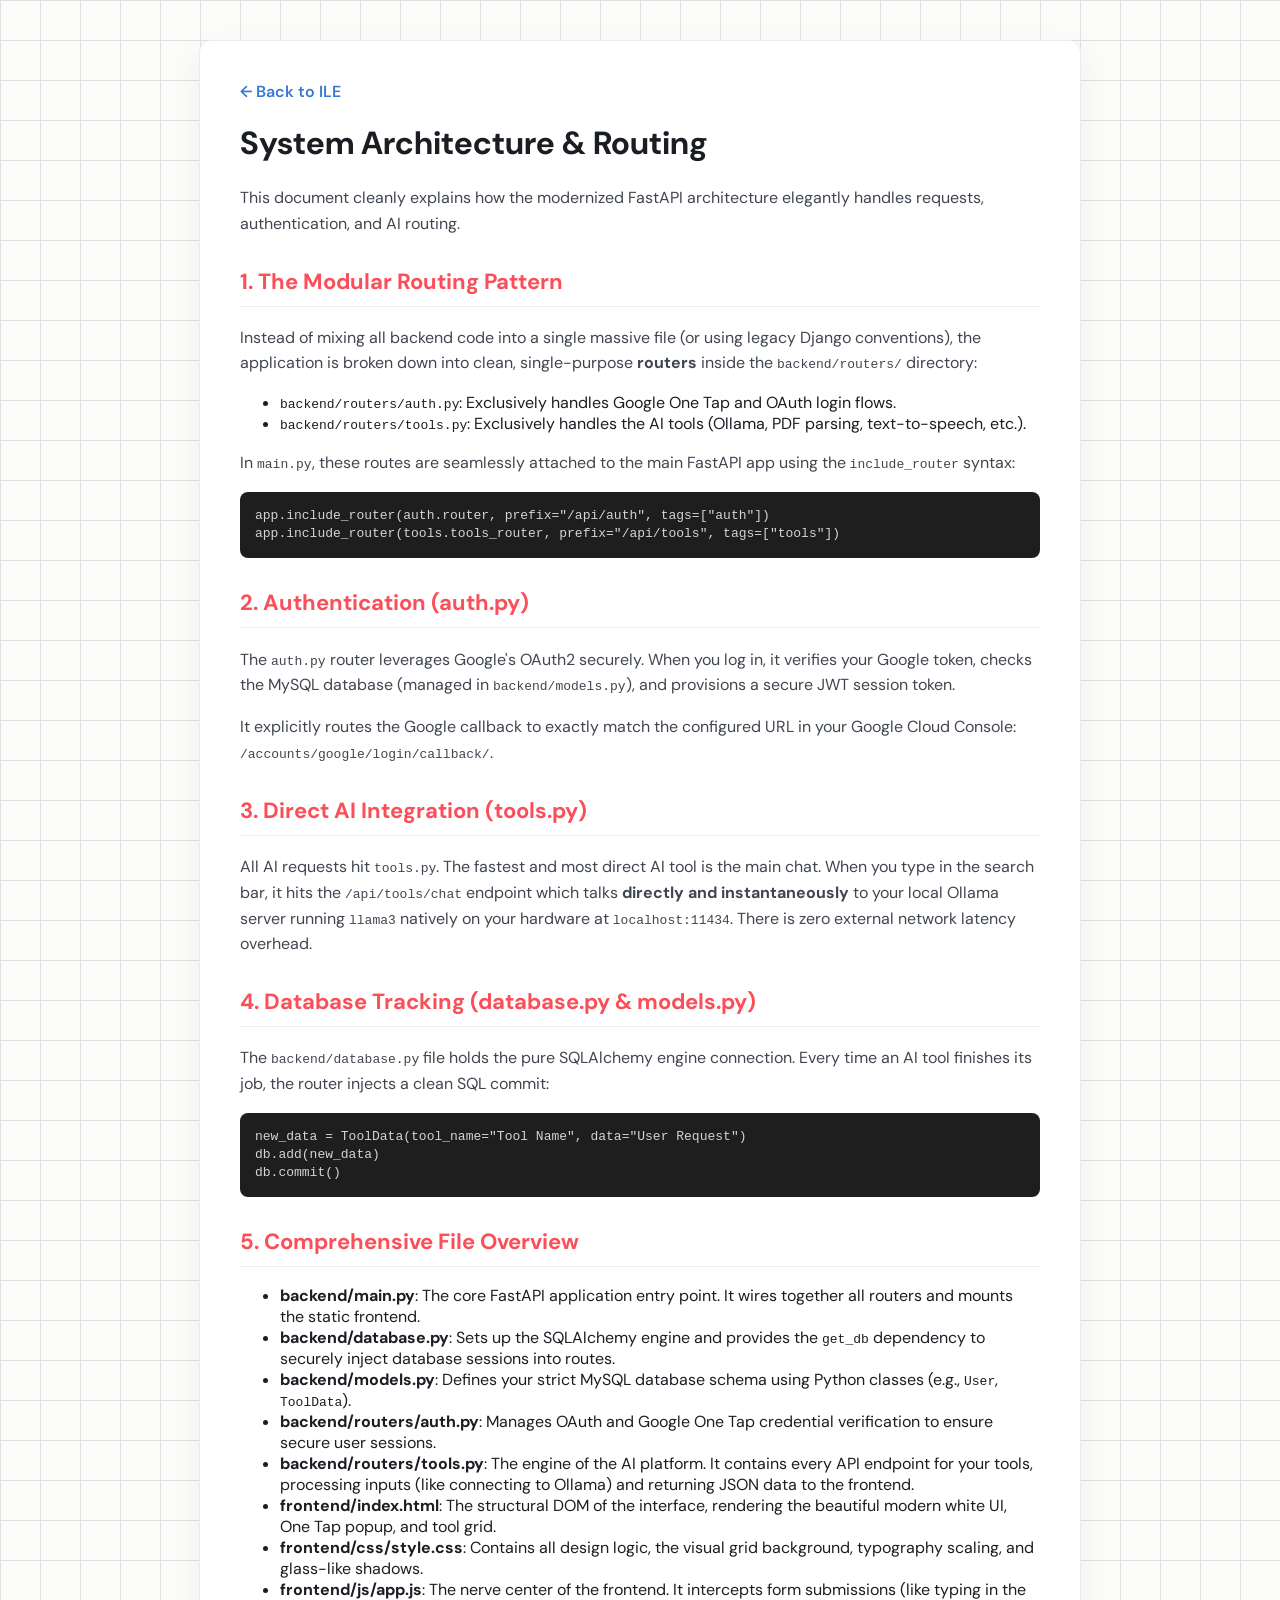
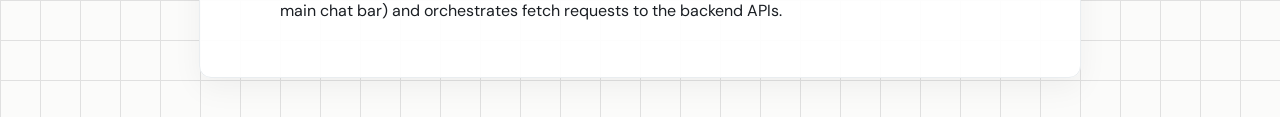
==== commit 6ff337b3: "Fix search bar Ollama intercept and update documentation" ====
--- a/frontend/how-it-works.html
+++ b/frontend/how-it-works.html
@@ -79,6 +79,19 @@
 db.add(new_data)<br>
 db.commit()
     </div>
+
+    <h2>5. Comprehensive File Overview</h2>
+    <ul>
+        <li><b>backend/main.py</b>: The core FastAPI application entry point. It wires together all routers and mounts the static frontend.</li>
+        <li><b>backend/database.py</b>: Sets up the SQLAlchemy engine and provides the <code>get_db</code> dependency to securely inject database sessions into routes.</li>
+        <li><b>backend/models.py</b>: Defines your strict MySQL database schema using Python classes (e.g., <code>User</code>, <code>ToolData</code>).</li>
+        <li><b>backend/routers/auth.py</b>: Manages OAuth and Google One Tap credential verification to ensure secure user sessions.</li>
+        <li><b>backend/routers/tools.py</b>: The engine of the AI platform. It contains every API endpoint for your tools, processing inputs (like connecting to Ollama) and returning JSON data to the frontend.</li>
+        <li><b>frontend/index.html</b>: The structural DOM of the interface, rendering the beautiful modern white UI, One Tap popup, and tool grid.</li>
+        <li><b>frontend/css/style.css</b>: Contains all design logic, the visual grid background, typography scaling, and glass-like shadows.</li>
+        <li><b>frontend/js/app.js</b>: The nerve center of the frontend. It intercepts form submissions (like typing in the main chat bar) and orchestrates fetch requests to the backend APIs.</li>
+    </ul>
+
 </div>
 
 </body>
